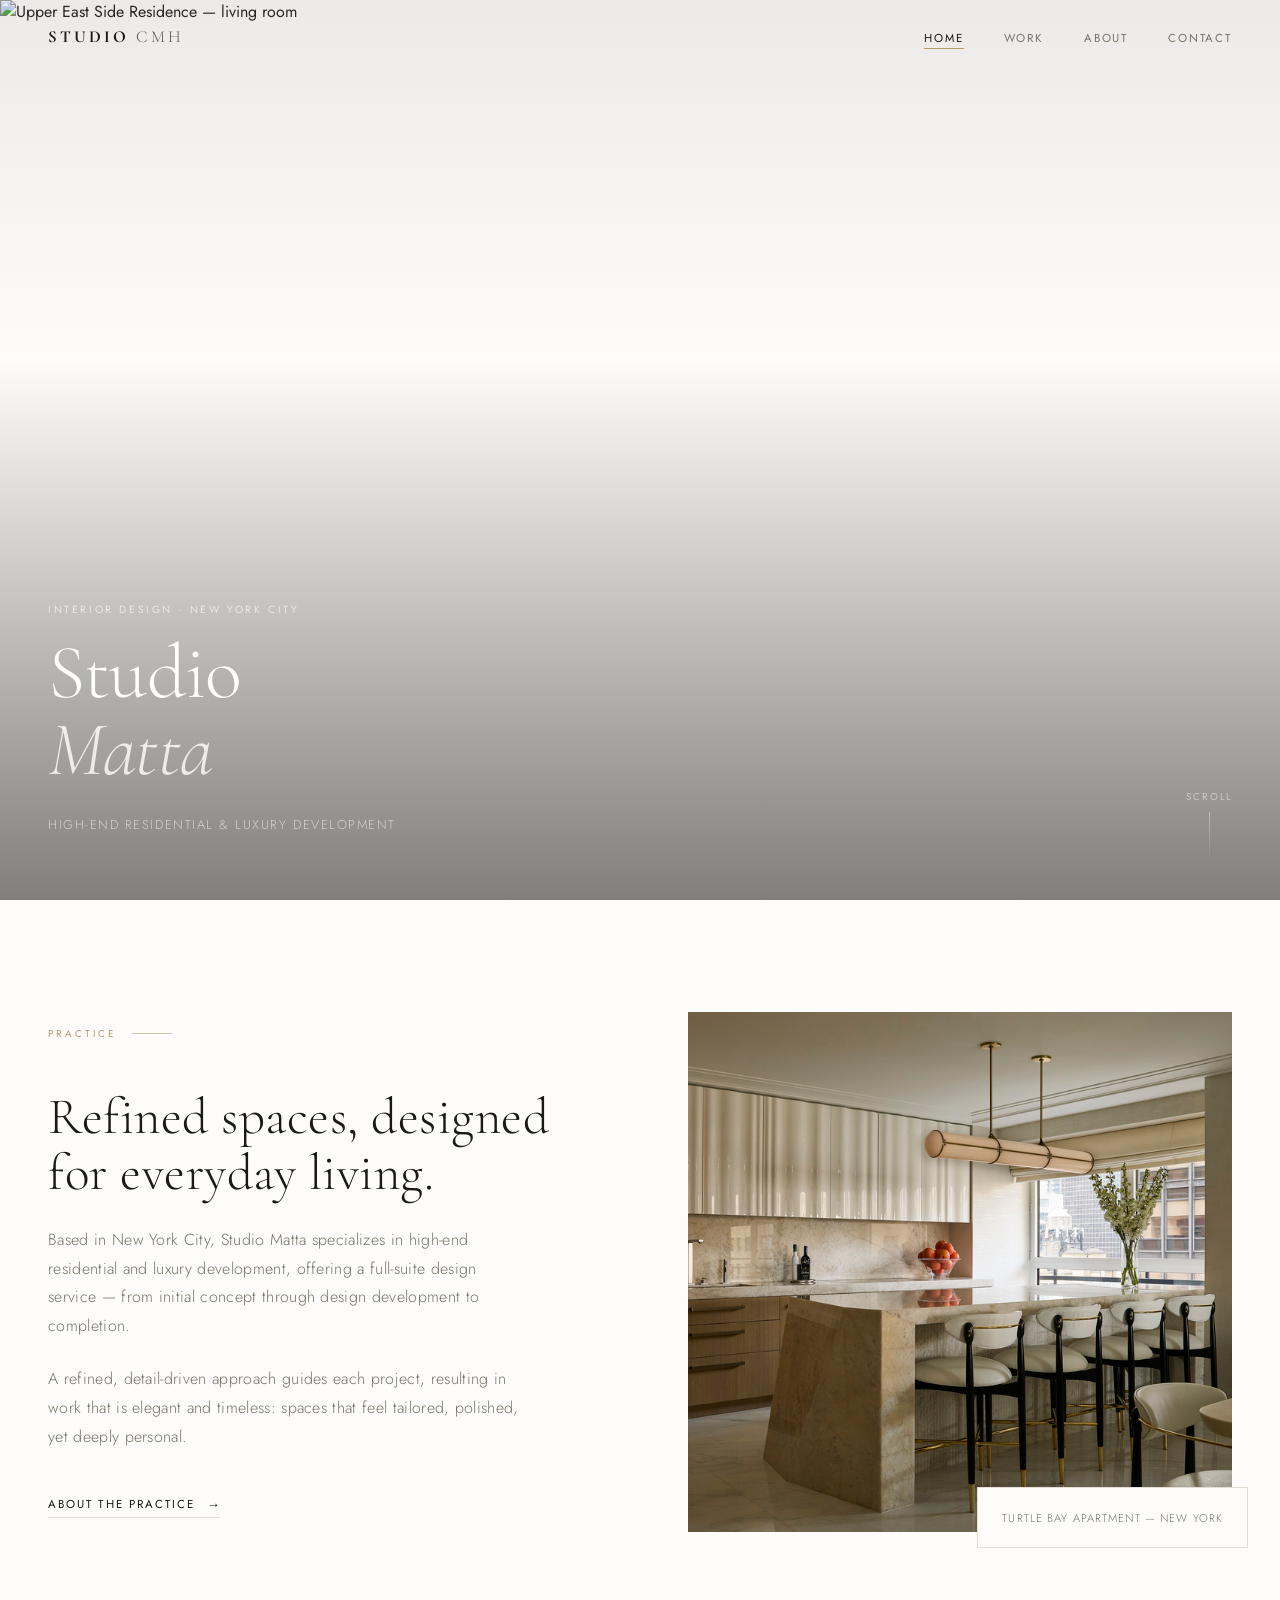
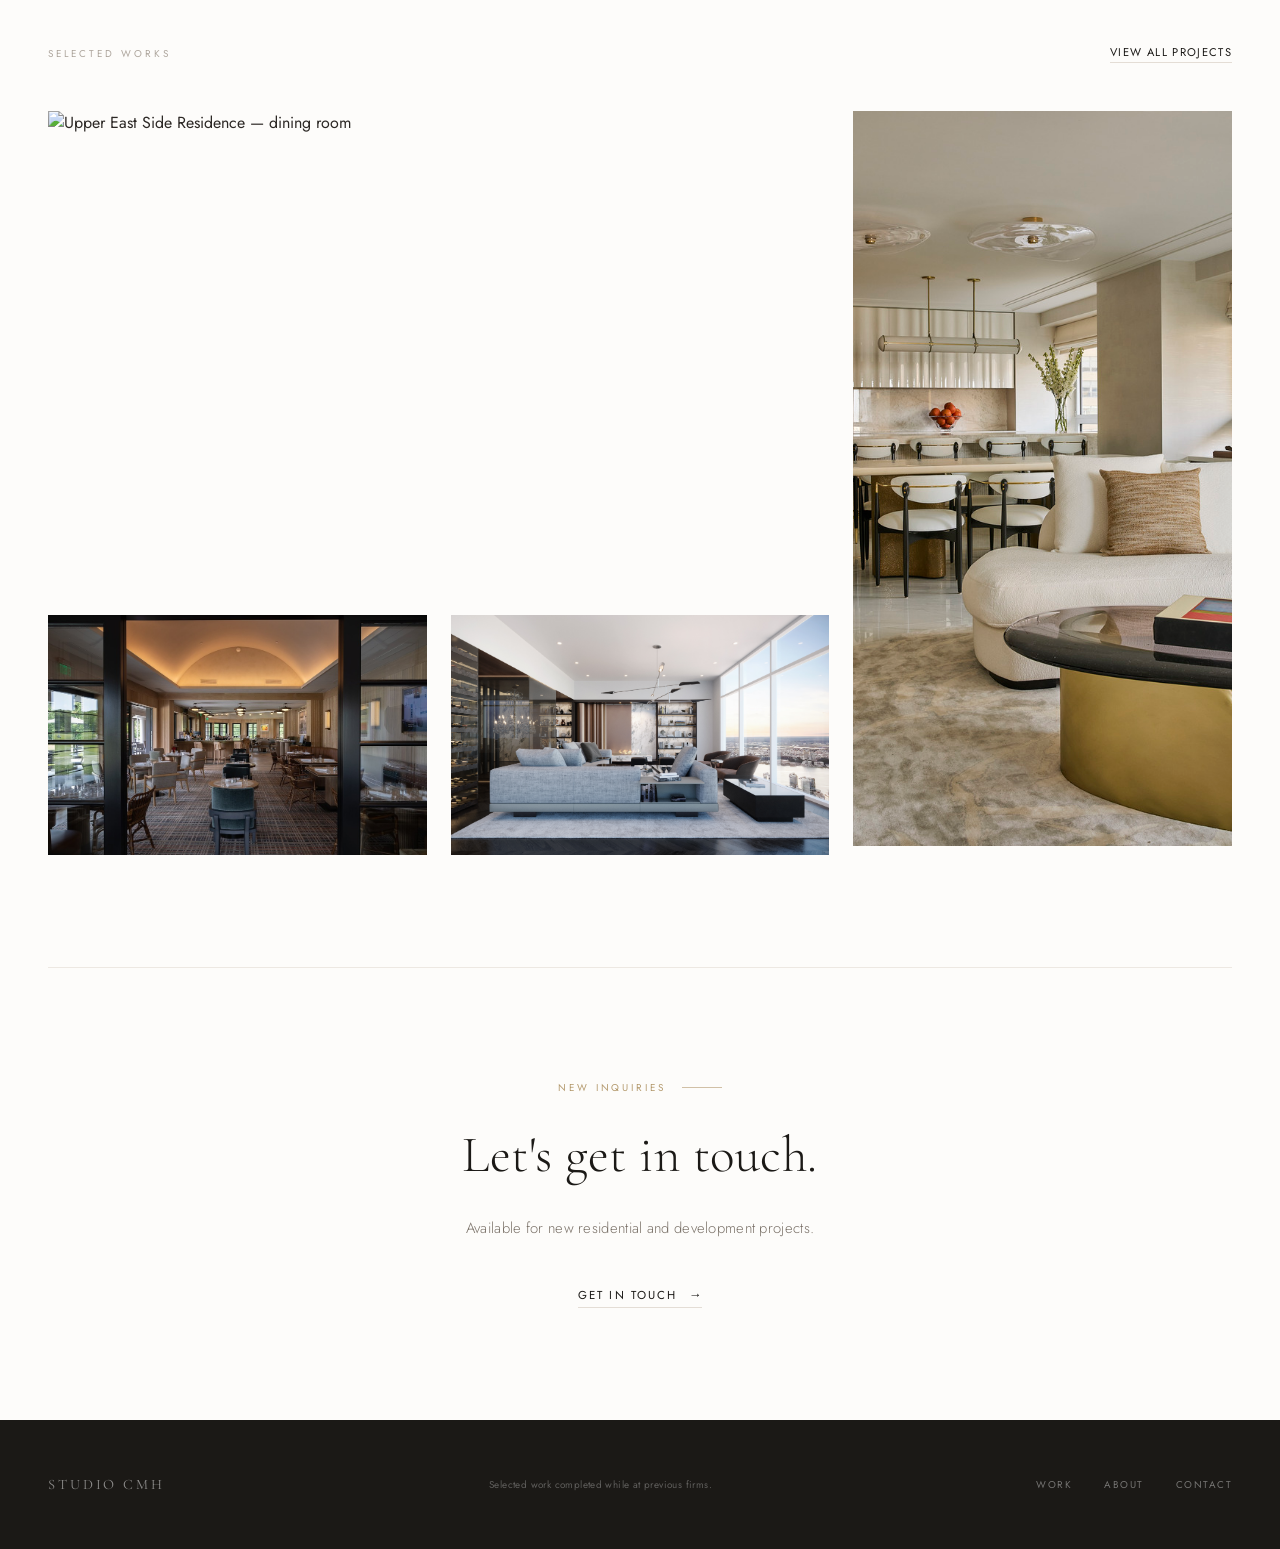
==== index.html @ 40a0b23c "edits" ====
<!DOCTYPE html>
<html lang="en">
<head>
  <meta charset="UTF-8">
  <meta name="viewport" content="width=device-width, initial-scale=1.0">
  <title>Studio CMH — Interior Design</title>
  <link rel="preconnect" href="https://fonts.googleapis.com">
  <link rel="preconnect" href="https://fonts.gstatic.com" crossorigin>
  <link href="https://fonts.googleapis.com/css2?family=Cormorant+Garamond:ital,wght@0,300;0,400;0,500;1,300;1,400&family=Jost:wght@300;400&display=swap" rel="stylesheet">
  <link rel="stylesheet" href="style.css">
  <meta name="description" content="Christina Matta — New York City interior designer specializing in high-end residential and luxury development. Full-suite design from concept to completion.">
</head>
<body>

  <!-- NAVIGATION -->
  <nav class="nav" id="nav">
    <a href="index.html" class="nav-logo"><strong>Studio</strong> <span>CMH</span></a>
    <ul class="nav-links">
      <li><a href="index.html">Home</a></li>
      <li><a href="work.html">Work</a></li>
      <li><a href="about.html">About</a></li>
      <li><a href="contact.html">Contact</a></li>
    </ul>
    <div class="nav-toggle" aria-label="Menu">
      <span></span><span></span><span></span>
    </div>
  </nav>

  <!-- HERO -->
  <section class="hero">
    <img src="images/crops/ues_03.jpg" alt="Upper East Side Residence — living room" class="hero-img" loading="eager">
    <div class="hero-overlay"></div>
    <div class="hero-content">
      <p class="hero-eyebrow">Interior Design · New York City</p>
      <h1 class="hero-title">Studio<br><em>Matta</em></h1>
      <p class="hero-sub">High-end residential &amp; luxury development</p>
    </div>
    <div class="hero-scroll">Scroll</div>
  </section>

  <!-- INTRO -->
  <section class="intro fade-in">
    <div class="intro-text">
      <div class="section-label">Practice</div>
      <h2 class="section-title">Refined spaces, designed for everyday living.</h2>
      <p>Based in New York City, Studio Matta specializes in high-end residential and luxury development, offering a full-suite design service — from initial concept through design development to completion.</p>
      <p>A refined, detail-driven approach guides each project, resulting in work that is elegant and timeless: spaces that feel tailored, polished, yet deeply personal.</p>
      <a href="about.html" class="link-arrow">About the practice</a>
    </div>
    <div class="intro-visual">
      <img src="images/crops/tb_01.2.jpg" alt="Turtle Bay Apartment">
      <div class="intro-visual-caption">
        <p>Turtle Bay Apartment — New York</p>
      </div>
    </div>
  </section>

  <!-- SELECTED WORKS -->
  <div class="works-grid-home">
    <div class="works-grid-home-label">
      <span>Selected Works</span>
      <a href="work.html">View all projects</a>
    </div>
    <div class="home-grid stagger-children">

      <a href="project-ues.html" class="home-grid-item">
        <img src="images/crops/ues_07.1.jpg" alt="Upper East Side Residence — dining room" loading="lazy">
        <div class="home-grid-overlay">
          <div class="home-grid-info">
            <p class="proj-location">New York, NY</p>
            <h3 class="proj-name">Upper East Side<br>Residence</h3>
          </div>
        </div>
      </a>

      <a href="project-tb.html" class="home-grid-item">
        <img src="images/crops/tb_01.jpg" alt="Turtle Bay Apartment — New York" loading="lazy">
        <div class="home-grid-overlay">
          <div class="home-grid-info">
            <p class="proj-location">New York, NY</p>
            <h3 class="proj-name">Turtle Bay<br>Residence</h3>
          </div>
        </div>
      </a>

      <a href="project-fl.html" class="home-grid-item">
        <img src="images/crops/ngc_01.jpg" alt="Golf Club — Westbury" loading="lazy">
        <div class="home-grid-overlay">
          <div class="home-grid-info">
            <p class="proj-location">Boca Raton, FL</p>
            <h3 class="proj-name">Boca Raton<br>Development</h3>
          </div>
        </div>
      </a>

      <a href="project-cpt.html" class="home-grid-item">
        <img src="images/crops/cpt_01.jpg" alt="Central Park Tower Apartment — living and dining" loading="lazy">
        <div class="home-grid-overlay">
          <div class="home-grid-info">
            <p class="proj-location">New York, NY</p>
            <h3 class="proj-name">Central Park<br>Tower</h3>
          </div>
        </div>
      </a>

    </div>
  </div>

  <!-- DIVIDER -->
  <hr class="section-divider">

  <!-- CONTACT TEASER -->
  <section class="section fade-in" style="text-align:center; padding-top: var(--spacing-xl); padding-bottom: var(--spacing-xl);">
    <div class="section-label" style="justify-content:center; margin-bottom:2rem;">New Inquiries</div>
    <h2 class="section-title" style="margin:0 auto 2rem; text-align:center; max-width:600px;">Let's get in touch.</h2>
    <p style="text-align:center; margin-bottom:2.5rem;">Available for new residential and development projects.</p>
    <a href="contact.html" class="link-arrow" style="margin:0 auto;">Get in touch</a>
  </section>

  <!-- FOOTER -->
  <footer>
    <div class="footer-logo">Studio CMH</div>
    <div class="footer-legal">Selected work completed while at previous firms.</div>
    <div class="footer-links">
      <a href="work.html">Work</a>
      <a href="about.html">About</a>
      <a href="contact.html">Contact</a>
    </div>
  </footer>

  <script src="script.js"></script>
</body>
</html>
---- style.css ----
/* === RESET & BASE === */
*, *::before, *::after { box-sizing: border-box; margin: 0; padding: 0; }

:root {
  --cream: #F7F4EE;
  --warm-white: #FDFCFA;
  --charcoal: #1B1916;
  --ink: #2C2825;
  --warm-gray: #7A7168;
  --warm-gray-light: #ADA59C;
  --gold: #B49A6E;
  --border: #E4DDD5;
  --border-light: #EDE8E2;

  --serif: 'Cormorant Garamond', 'Cormorant', Georgia, 'Times New Roman', serif;
  --sans: 'Jost', 'DM Sans', 'Helvetica Neue', Helvetica, Arial, sans-serif;

  --spacing-xs: 0.5rem;
  --spacing-sm: 1rem;
  --spacing-md: 2rem;
  --spacing-lg: 4rem;
  --spacing-xl: 7rem;
  --spacing-2xl: 11rem;

  --nav-height: 72px;
  --max-width: 1440px;
  --content-width: 1200px;
}

html { scroll-behavior: smooth; font-size: 16px; }

body {
  font-family: var(--sans);
  background: var(--warm-white);
  color: var(--ink);
  -webkit-font-smoothing: antialiased;
  -moz-osx-font-smoothing: grayscale;
  overflow-x: hidden;
}

img { display: block; max-width: 100%; }
a { color: inherit; text-decoration: none; }

/* === TYPOGRAPHY === */
.serif { font-family: var(--serif); }

h1, h2, h3 {
  font-family: var(--serif);
  font-weight: 300;
  letter-spacing: 0.01em;
  line-height: 1.1;
}

p {
  font-family: var(--sans);
  font-weight: 300;
  line-height: 1.8;
  color: var(--warm-gray);
  font-size: 0.925rem;
  letter-spacing: 0.02em;
}

/* === NAVIGATION === */
.nav {
  position: fixed;
  top: 0;
  left: 0;
  right: 0;
  z-index: 100;
  height: var(--nav-height);
  display: flex;
  align-items: center;
  justify-content: space-between;
  padding: 0 3rem;
  mix-blend-mode: normal;
  transition: background 0.4s ease, border-color 0.4s ease;
}

.nav.scrolled {
  background: rgba(253, 252, 250, 0.96);
  border-bottom: 1px solid var(--border-light);
  backdrop-filter: blur(8px);
}

.nav-logo {
  font-family: var(--serif);
  font-size: 1.05rem;
  font-weight: 500;
  letter-spacing: 0.18em;
  text-transform: uppercase;
  color: var(--charcoal);
}

.nav-logo span {
  font-weight: 300;
  opacity: 0.7;
}

.nav-links {
  display: flex;
  gap: 2.5rem;
  list-style: none;
}

.nav-links a {
  font-size: 0.72rem;
  letter-spacing: 0.16em;
  text-transform: uppercase;
  color: var(--warm-gray);
  transition: color 0.25s;
  font-weight: 400;
}

.nav-links a:hover,
.nav-links a.active { color: var(--charcoal); }

.nav-links a.active { border-bottom: 1px solid var(--gold); padding-bottom: 2px; }

/* Hamburger for mobile */
.nav-toggle {
  display: none;
  flex-direction: column;
  gap: 5px;
  cursor: pointer;
  padding: 4px;
}
.nav-toggle span {
  display: block;
  width: 22px;
  height: 1px;
  background: var(--charcoal);
  transition: transform 0.3s;
}

/* === HERO (HOME) === */
.hero {
  position: relative;
  height: 100vh;
  min-height: 700px;
  overflow: hidden;
  display: flex;
  align-items: flex-end;
}

.hero-img {
  position: absolute;
  inset: 0;
  width: 100%;
  height: 100%;
  object-fit: cover;
  object-position: center 30%;
  transition: transform 8s ease;
}

.hero:hover .hero-img { transform: scale(1.03); }

.hero-overlay {
  position: absolute;
  inset: 0;
  background: linear-gradient(
    to bottom,
    rgba(27, 25, 22, 0.08) 0%,
    rgba(27, 25, 22, 0.0) 40%,
    rgba(27, 25, 22, 0.55) 100%
  );
}

.hero-content {
  position: relative;
  z-index: 2;
  padding: 0 3rem 4rem;
  max-width: var(--max-width);
  width: 100%;
}

.hero-eyebrow {
  font-size: 0.65rem;
  letter-spacing: 0.25em;
  text-transform: uppercase;
  color: rgba(255,255,255,0.65);
  margin-bottom: 1rem;
  font-family: var(--sans);
  font-weight: 400;
}

.hero-title {
  font-family: var(--serif);
  font-size: clamp(3.5rem, 6vw, 6.5rem);
  font-weight: 300;
  color: #fff;
  line-height: 1.0;
  letter-spacing: -0.01em;
}

.hero-title em {
  font-style: italic;
  color: rgba(255,255,255,0.8);
}

.hero-sub {
  margin-top: 1.5rem;
  font-size: 0.8rem;
  letter-spacing: 0.12em;
  color: rgba(255,255,255,0.6);
  text-transform: uppercase;
  font-family: var(--sans);
  font-weight: 300;
}

.hero-scroll {
  position: absolute;
  bottom: 2.5rem;
  right: 3rem;
  z-index: 2;
  display: flex;
  flex-direction: column;
  align-items: center;
  gap: 0.5rem;
  color: rgba(255,255,255,0.5);
  font-size: 0.62rem;
  letter-spacing: 0.2em;
  text-transform: uppercase;
}

.hero-scroll::after {
  content: '';
  display: block;
  width: 1px;
  height: 48px;
  background: linear-gradient(to bottom, rgba(255,255,255,0.4), transparent);
  animation: scrollLine 2s ease-in-out infinite;
}

@keyframes scrollLine {
  0%, 100% { opacity: 0.5; transform: scaleY(1); }
  50% { opacity: 1; transform: scaleY(1.2); }
}

/* === SECTION LAYOUT === */
.section {
  padding: var(--spacing-xl) 3rem;
  max-width: var(--max-width);
  margin: 0 auto;
}

.section-label {
  font-size: 0.62rem;
  letter-spacing: 0.3em;
  text-transform: uppercase;
  color: var(--gold);
  margin-bottom: 3rem;
  font-family: var(--sans);
  font-weight: 400;
  display: flex;
  align-items: center;
  gap: 1rem;
}

.section-label::after {
  content: '';
  display: block;
  width: 40px;
  height: 1px;
  background: var(--gold);
  opacity: 0.6;
}

.section-title {
  font-size: clamp(2.4rem, 4vw, 4rem);
  color: var(--charcoal);
  max-width: 700px;
  margin-bottom: 2rem;
}

/* === HOME INTRO === */
.intro {
  padding: var(--spacing-xl) 3rem;
  max-width: var(--max-width);
  margin: 0 auto;
  display: grid;
  grid-template-columns: 1fr 1fr;
  gap: 6rem;
  align-items: center;
}

.intro-text .section-title { margin-bottom: 1.5rem; }

.intro-text p {
  font-size: 1rem;
  max-width: 480px;
  margin-bottom: 1.5rem;
}

.intro-text p:last-of-type { margin-bottom: 2.5rem; }

.intro-visual {
  position: relative;
}

.intro-visual img {
  width: 100%;
  height: 520px;
  object-fit: cover;
}

.intro-visual-caption {
  position: absolute;
  bottom: -1rem;
  right: -1rem;
  background: var(--warm-white);
  padding: 1.2rem 1.5rem;
  border: 1px solid var(--border);
}

.intro-visual-caption p {
  font-size: 0.7rem;
  letter-spacing: 0.1em;
  color: var(--warm-gray);
  text-transform: uppercase;
  margin: 0;
}

/* === SELECTED WORKS GRID (HOME) === */
.works-grid-home {
  padding: 0 3rem var(--spacing-xl);
  max-width: var(--max-width);
  margin: 0 auto;
}

.works-grid-home-label {
  font-size: 0.62rem;
  letter-spacing: 0.3em;
  text-transform: uppercase;
  color: var(--warm-gray-light);
  margin-bottom: 3rem;
  display: flex;
  align-items: center;
  justify-content: space-between;
}

.works-grid-home-label a {
  font-size: 0.7rem;
  letter-spacing: 0.12em;
  color: var(--charcoal);
  border-bottom: 1px solid var(--border);
  padding-bottom: 2px;
  transition: border-color 0.25s;
}
.works-grid-home-label a:hover { border-color: var(--charcoal); }

.home-grid {
  display: grid;
  grid-template-columns: 1fr 1fr 1fr;
  grid-template-rows: auto auto;
  gap: 1.5rem;
}

.home-grid-item {
  position: relative;
  overflow: hidden;
  cursor: pointer;
  display: block;
}

.home-grid-item:nth-child(1) { grid-column: 1 / 3; grid-row: 1; }
.home-grid-item:nth-child(2) { grid-column: 3; grid-row: 1 / 3; }
.home-grid-item:nth-child(3) { grid-column: 1; grid-row: 2; }
.home-grid-item:nth-child(4) { grid-column: 2; grid-row: 2; }

.home-grid-item img {
  width: 100%;
  height: 100%;
  object-fit: cover;
  transition: transform 0.7s cubic-bezier(0.25, 0.46, 0.45, 0.94);
}

.home-grid-item:nth-child(1) { height: 480px; }
.home-grid-item:nth-child(2) { height: 735px; }
.home-grid-item:nth-child(3) { height: 240px; }
.home-grid-item:nth-child(4) { height: 240px; }

.home-grid-item:hover img { transform: scale(1.06); }

.home-grid-overlay {
  position: absolute;
  inset: 0;
  background: linear-gradient(to top, rgba(27,25,22,0.65) 0%, transparent 50%);
  opacity: 0;
  transition: opacity 0.4s ease;
  display: flex;
  align-items: flex-end;
  padding: 1.5rem;
}

.home-grid-item:hover .home-grid-overlay { opacity: 1; }

.home-grid-info .proj-location {
  font-size: 0.6rem;
  letter-spacing: 0.2em;
  text-transform: uppercase;
  color: rgba(255,255,255,0.65);
  margin-bottom: 0.3rem;
  margin: 0 0 0.25rem;
}

.home-grid-info .proj-name {
  font-family: var(--serif);
  font-size: 1.3rem;
  font-weight: 300;
  color: #fff;
  margin: 0;
  line-height: 1.2;
}

/* === CTA LINK === */
.link-arrow {
  display: inline-flex;
  align-items: center;
  gap: 0.75rem;
  font-size: 0.72rem;
  letter-spacing: 0.18em;
  text-transform: uppercase;
  color: var(--charcoal);
  font-family: var(--sans);
  font-weight: 400;
  border-bottom: 1px solid var(--border);
  padding-bottom: 3px;
  transition: all 0.25s;
}

.link-arrow::after {
  content: '→';
  font-size: 0.8rem;
  letter-spacing: 0;
  transition: transform 0.25s;
}

.link-arrow:hover { border-color: var(--charcoal); }
.link-arrow:hover::after { transform: translateX(4px); }

/* === WORK PAGE === */
.work-header {
  padding: calc(var(--nav-height) + 5rem) 3rem 4rem;
  max-width: var(--max-width);
  margin: 0 auto;
  border-bottom: 1px solid var(--border-light);
}

.work-header h1 {
  font-size: clamp(3rem, 5vw, 5.5rem);
  color: var(--charcoal);
}

.work-header p {
  margin-top: 1.5rem;
  max-width: 500px;
  font-size: 0.95rem;
  line-height: 1.9;
}

.projects-list {
  max-width: var(--max-width);
  margin: 0 auto;
}

.project-row {
  display: grid;
  grid-template-columns: 80px 1fr 400px 120px;
  align-items: center;
  padding: 2.5rem 3rem;
  border-bottom: 1px solid var(--border-light);
  gap: 2rem;
  transition: background 0.25s;
  cursor: pointer;
  text-decoration: none;
  color: inherit;
  position: relative;
  overflow: hidden;
}

.project-row:hover { background: var(--cream); }

.project-row-num {
  font-family: var(--serif);
  font-size: 1.8rem;
  font-weight: 300;
  color: var(--border);
  line-height: 1;
}

.project-row:hover .project-row-num { color: var(--warm-gray-light); }

.project-row-img {
  width: 400px;
  height: 240px;
  overflow: hidden;
  position: relative;
}

.project-row-img img {
  width: 100%;
  height: 100%;
  object-fit: cover;
  transform: scale(1.05);
  transition: transform 0.6s cubic-bezier(0.25, 0.46, 0.45, 0.94);
}

.project-row:hover .project-row-img img { transform: scale(1); }

.project-row-info h2 {
  font-size: 1.6rem;
  color: var(--charcoal);
  margin-bottom: 0.4rem;
}

.project-row-info .proj-meta {
  font-size: 0.7rem;
  letter-spacing: 0.15em;
  text-transform: uppercase;
  color: var(--warm-gray-light);
  font-family: var(--sans);
}

.project-row-arrow {
  text-align: right;
  font-size: 1.2rem;
  color: var(--border);
  transition: all 0.3s;
  font-family: var(--sans);
}

.project-row:hover .project-row-arrow {
  color: var(--charcoal);
  transform: translateX(6px);
}

/* === PROJECT DETAIL PAGE === */
.project-hero {
  position: relative;
  height: 90vh;
  min-height: 600px;
  overflow: hidden;
  margin-top: var(--nav-height);
}

.project-hero img {
  width: 100%;
  height: 100%;
  object-fit: cover;
  object-position: center 35%;
}

.project-hero-overlay {
  position: absolute;
  inset: 0;
  background: linear-gradient(
    to bottom,
    transparent 40%,
    rgba(27, 25, 22, 0.5) 100%
  );
}

.project-hero-label {
  position: absolute;
  bottom: 3.5rem;
  left: 3rem;
  color: #fff;
}

.project-hero-label .proj-type {
  font-size: 0.62rem;
  letter-spacing: 0.28em;
  text-transform: uppercase;
  opacity: 0.7;
  margin-bottom: 0.5rem;
}

.project-hero-label h1 {
  font-size: clamp(2.5rem, 4.5vw, 5rem);
  font-weight: 300;
  line-height: 1.05;
  text-shadow: 0 2px 20px rgba(0,0,0,0.2);
}

.project-hero-label .proj-location-hero {
  font-size: 0.72rem;
  letter-spacing: 0.15em;
  text-transform: uppercase;
  opacity: 0.6;
  margin-top: 0.75rem;
}

.project-body {
  max-width: var(--content-width);
  margin: 0 auto;
  padding: var(--spacing-xl) 3rem;
  display: grid;
  grid-template-columns: 1fr 2fr;
  gap: 5rem;
}

.project-sidebar {
  position: sticky;
  top: calc(var(--nav-height) + 2rem);
  height: fit-content;
}

.project-sidebar h3 {
  font-size: 0.62rem;
  letter-spacing: 0.28em;
  text-transform: uppercase;
  color: var(--gold);
  margin-bottom: 2rem;
}

.project-meta-item {
  margin-bottom: 1.5rem;
}

.project-meta-label {
  font-size: 0.6rem;
  letter-spacing: 0.2em;
  text-transform: uppercase;
  color: var(--warm-gray-light);
  margin-bottom: 0.3rem;
}

.project-meta-value {
  font-size: 0.875rem;
  color: var(--ink);
  font-family: var(--sans);
  font-weight: 300;
}

.project-description {
  font-size: 1.15rem;
  line-height: 1.9;
  color: var(--warm-gray);
  font-family: var(--sans);
  font-weight: 300;
  max-width: 620px;
}

.project-description p + p { margin-top: 1.5rem; }

.project-legal {
  font-size: 0.68rem;
  letter-spacing: 0.04em;
  color: var(--warm-gray-light);
  margin-top: 2.5rem;
  padding-top: 1.5rem;
  border-top: 1px solid var(--border-light);
  line-height: 1.6;
}

/* === PROJECT GALLERY === */
.project-gallery {
  max-width: var(--max-width);
  margin: 0 auto;
  padding: 0 3rem var(--spacing-xl);
}

.gallery-grid {
  display: grid;
  gap: 1.2rem;
}

.gallery-grid--2col {
  grid-template-columns: 1fr 1fr;
}

.gallery-grid--3col {
  grid-template-columns: 1fr 1fr 1fr;
}

.gallery-grid--wide {
  grid-template-columns: 2fr 1fr;
}

.gallery-grid--wide-rev {
  grid-template-columns: 1fr 2fr;
}

.gallery-grid + .gallery-grid { margin-top: 1.2rem; }

.gallery-img {
  overflow: hidden;
  position: relative;
}

.gallery-img img {
  width: 100%;
  height: 100%;
  object-fit: cover;
  transition: transform 0.7s cubic-bezier(0.25, 0.46, 0.45, 0.94);
  display: block;
}

.gallery-img:hover img { transform: scale(1.04); }

.gallery-img--tall { height: 620px; }
.gallery-img--medium { height: 420px; }
.gallery-img--short { height: 300px; }
.gallery-img--wide { height: 500px; }
.gallery-img--banner { height: 560px; }

/* === ABOUT PAGE === */
.about-hero {
  padding: calc(var(--nav-height) + 6rem) 3rem 5rem;
  max-width: var(--max-width);
  margin: 0 auto;
  display: grid;
  grid-template-columns: 1fr 1fr;
  gap: 8rem;
  align-items: start;
}

.about-text-block h1 {
  font-size: clamp(3rem, 5vw, 5.5rem);
  color: var(--charcoal);
  margin-bottom: 2.5rem;
}

.about-text-block p {
  font-size: 1.0rem;
  line-height: 1.9;
  max-width: 520px;
  margin-bottom: 1.5rem;
}

.about-portrait {
  position: relative;
}

.about-portrait img {
  width: 100%;
  max-width: 420px;
  object-fit: cover;
}

.about-portrait::before {
  content: '';
  position: absolute;
  top: -1.5rem;
  left: -1.5rem;
  width: calc(100% + 3rem);
  height: calc(100% + 3rem);
  border: 1px solid var(--border);
  pointer-events: none;
}

.about-philosophy {
  padding: var(--spacing-xl) 3rem;
  max-width: var(--max-width);
  margin: 0 auto;
  border-top: 1px solid var(--border-light);
  display: grid;
  grid-template-columns: 320px 1fr;
  gap: 6rem;
  align-items: start;
}

.about-philosophy-label {
  font-size: 0.62rem;
  letter-spacing: 0.3em;
  text-transform: uppercase;
  color: var(--gold);
}

.about-philosophy-text {
  font-family: var(--serif);
  font-size: clamp(1.5rem, 2.5vw, 2.2rem);
  font-weight: 300;
  color: var(--charcoal);
  line-height: 1.5;
}

/* === CONTACT PAGE === */
.contact-layout {
  min-height: calc(100vh - var(--nav-height));
  display: grid;
  grid-template-columns: 1fr 1fr;
}

.contact-left {
  background: var(--charcoal);
  padding: calc(var(--nav-height) + 6rem) 5rem 5rem;
  display: flex;
  flex-direction: column;
  justify-content: space-between;
}

.contact-left h1 {
  font-size: clamp(3rem, 4vw, 5rem);
  color: #fff;
  margin-bottom: 2rem;
}

.contact-left p {
  color: rgba(255,255,255,0.55);
  max-width: 380px;
  line-height: 1.9;
}

.contact-details {
  margin-top: 4rem;
}

.contact-detail {
  margin-bottom: 2rem;
}

.contact-detail-label {
  font-size: 0.6rem;
  letter-spacing: 0.25em;
  text-transform: uppercase;
  color: rgba(255,255,255,0.35);
  margin-bottom: 0.4rem;
}

.contact-detail a,
.contact-detail span {
  font-size: 1rem;
  color: rgba(255,255,255,0.8);
  font-family: var(--sans);
  font-weight: 300;
  letter-spacing: 0.02em;
  transition: color 0.25s;
  display: block;
}

.contact-detail a:hover { color: #fff; }

.contact-right {
  background: var(--cream);
  padding: calc(var(--nav-height) + 6rem) 5rem 5rem;
  display: flex;
  flex-direction: column;
  justify-content: center;
}

.contact-form-title {
  font-size: 0.62rem;
  letter-spacing: 0.3em;
  text-transform: uppercase;
  color: var(--gold);
  margin-bottom: 3rem;
}

.form-group {
  margin-bottom: 2rem;
}

.form-label {
  display: block;
  font-size: 0.6rem;
  letter-spacing: 0.2em;
  text-transform: uppercase;
  color: var(--warm-gray);
  margin-bottom: 0.6rem;
  font-family: var(--sans);
}

.form-input,
.form-textarea {
  width: 100%;
  border: none;
  border-bottom: 1px solid var(--border);
  background: transparent;
  padding: 0.75rem 0;
  font-family: var(--sans);
  font-size: 0.925rem;
  color: var(--ink);
  font-weight: 300;
  outline: none;
  transition: border-color 0.25s;
  letter-spacing: 0.02em;
}

.form-input:focus,
.form-textarea:focus { border-color: var(--charcoal); }

.form-textarea { resize: none; min-height: 100px; }

.form-submit {
  display: inline-flex;
  align-items: center;
  gap: 1rem;
  background: var(--charcoal);
  color: #fff;
  border: none;
  padding: 1rem 2.5rem;
  font-family: var(--sans);
  font-size: 0.7rem;
  letter-spacing: 0.2em;
  text-transform: uppercase;
  cursor: pointer;
  transition: background 0.25s;
  margin-top: 1rem;
}

.form-submit:hover { background: var(--ink); }

/* === FOOTER === */
footer {
  background: var(--charcoal);
  padding: 3.5rem 3rem;
  display: flex;
  align-items: center;
  justify-content: space-between;
  gap: 2rem;
}

.footer-logo {
  font-family: var(--serif);
  font-size: 0.9rem;
  letter-spacing: 0.2em;
  text-transform: uppercase;
  color: rgba(255,255,255,0.5);
}

.footer-legal {
  font-size: 0.62rem;
  color: rgba(255,255,255,0.3);
  letter-spacing: 0.04em;
  line-height: 1.7;
  max-width: 500px;
  text-align: center;
}

.footer-links {
  display: flex;
  gap: 2rem;
}

.footer-links a {
  font-size: 0.62rem;
  letter-spacing: 0.15em;
  text-transform: uppercase;
  color: rgba(255,255,255,0.4);
  transition: color 0.25s;
}

.footer-links a:hover { color: rgba(255,255,255,0.8); }

/* === PAGE TRANSITIONS === */
.fade-in {
  opacity: 0;
  transform: translateY(24px);
  transition: opacity 0.8s ease, transform 0.8s ease;
}

.fade-in.visible {
  opacity: 1;
  transform: translateY(0);
}

/* === NEXT PROJECT NAV === */
.next-project {
  display: block;
  position: relative;
  height: 280px;
  overflow: hidden;
  text-decoration: none;
}

.next-project img {
  width: 100%;
  height: 100%;
  object-fit: cover;
  transition: transform 0.7s ease;
  filter: brightness(0.5);
}

.next-project:hover img {
  transform: scale(1.05);
  filter: brightness(0.6);
}

.next-project-content {
  position: absolute;
  inset: 0;
  display: flex;
  flex-direction: column;
  align-items: center;
  justify-content: center;
  color: #fff;
}

.next-project-content .eyebrow {
  font-size: 0.62rem;
  letter-spacing: 0.28em;
  text-transform: uppercase;
  opacity: 0.6;
  margin-bottom: 0.75rem;
}

.next-project-content h3 {
  font-size: clamp(1.8rem, 3vw, 3.2rem);
  font-weight: 300;
}

/* === HORIZONTAL RULE === */
hr.section-divider {
  border: none;
  border-top: 1px solid var(--border-light);
  margin: 0 3rem;
}

/* === RESPONSIVE === */
@media (max-width: 1024px) {
  :root { --spacing-xl: 5rem; }

  .nav { padding: 0 2rem; }
  .section { padding: var(--spacing-xl) 2rem; }
  .works-grid-home { padding: 0 2rem var(--spacing-xl); }

  .intro {
    grid-template-columns: 1fr;
    gap: 3rem;
    padding: var(--spacing-xl) 2rem;
  }

  .home-grid {
    grid-template-columns: 1fr 1fr;
  }
  .home-grid-item:nth-child(1) { grid-column: 1 / 3; grid-row: 1; }
  .home-grid-item:nth-child(2) { grid-column: 1; grid-row: 2 / 4; height: 500px; }
  .home-grid-item:nth-child(3) { grid-column: 2; grid-row: 2; height: 240px; }
  .home-grid-item:nth-child(4) { grid-column: 2; grid-row: 3; height: 240px; }

  .project-row {
    grid-template-columns: 60px 1fr 280px 80px;
    padding: 2rem 2rem;
  }
  .project-row-img { width: 280px; height: 180px; }

  .project-body {
    grid-template-columns: 200px 1fr;
    gap: 3rem;
    padding: var(--spacing-lg) 2rem;
  }

  .about-hero {
    grid-template-columns: 1fr;
    gap: 3rem;
    padding: calc(var(--nav-height) + 4rem) 2rem 4rem;
  }

  .about-philosophy {
    grid-template-columns: 1fr;
    gap: 2rem;
    padding: var(--spacing-lg) 2rem;
  }
}

@media (max-width: 768px) {
  :root { --spacing-xl: 4rem; }

  .nav { padding: 0 1.5rem; }
  .nav-links { display: none; }
  .nav-toggle { display: flex; }
  .nav-links.open {
    display: flex;
    flex-direction: column;
    position: fixed;
    inset: 0;
    background: var(--warm-white);
    align-items: center;
    justify-content: center;
    gap: 2.5rem;
    z-index: 99;
  }
  .nav-links.open a { font-size: 1.2rem; letter-spacing: 0.1em; }

  .hero-content { padding: 0 1.5rem 3rem; }
  .hero-scroll { right: 1.5rem; }

  .section { padding: var(--spacing-lg) 1.5rem; }
  .works-grid-home { padding: 0 1.5rem var(--spacing-lg); }
  .intro { padding: var(--spacing-lg) 1.5rem; }

  .home-grid {
    grid-template-columns: 1fr;
  }
  .home-grid-item { grid-column: 1 !important; grid-row: auto !important; }
  .home-grid-item { height: 300px !important; }

  .project-row {
    grid-template-columns: 1fr;
    padding: 1.5rem;
    gap: 1rem;
  }
  .project-row-num { display: none; }
  .project-row-img { width: 100%; height: 220px; }
  .project-row-arrow { text-align: left; }

  .project-hero { height: 60vh; }
  .project-hero-label { left: 1.5rem; bottom: 2rem; }

  .project-body {
    grid-template-columns: 1fr;
    padding: var(--spacing-md) 1.5rem;
    gap: 2rem;
  }
  .project-sidebar { position: static; }

  .project-gallery { padding: 0 1.5rem var(--spacing-lg); }
  .gallery-grid--2col,
  .gallery-grid--3col,
  .gallery-grid--wide,
  .gallery-grid--wide-rev { grid-template-columns: 1fr; }
  .gallery-img--tall,
  .gallery-img--medium,
  .gallery-img--short,
  .gallery-img--wide,
  .gallery-img--banner { height: 280px; }

  .contact-layout { grid-template-columns: 1fr; }
  .contact-left,
  .contact-right { padding: 3rem 1.5rem; }
  .contact-left { padding-top: calc(var(--nav-height) + 3rem); }

  footer {
    flex-direction: column;
    text-align: center;
    padding: 2.5rem 1.5rem;
    gap: 1.5rem;
  }
  .footer-legal { text-align: center; }

  .work-header { padding: calc(var(--nav-height) + 3rem) 1.5rem 3rem; }
  .projects-list { padding: 0; }
}
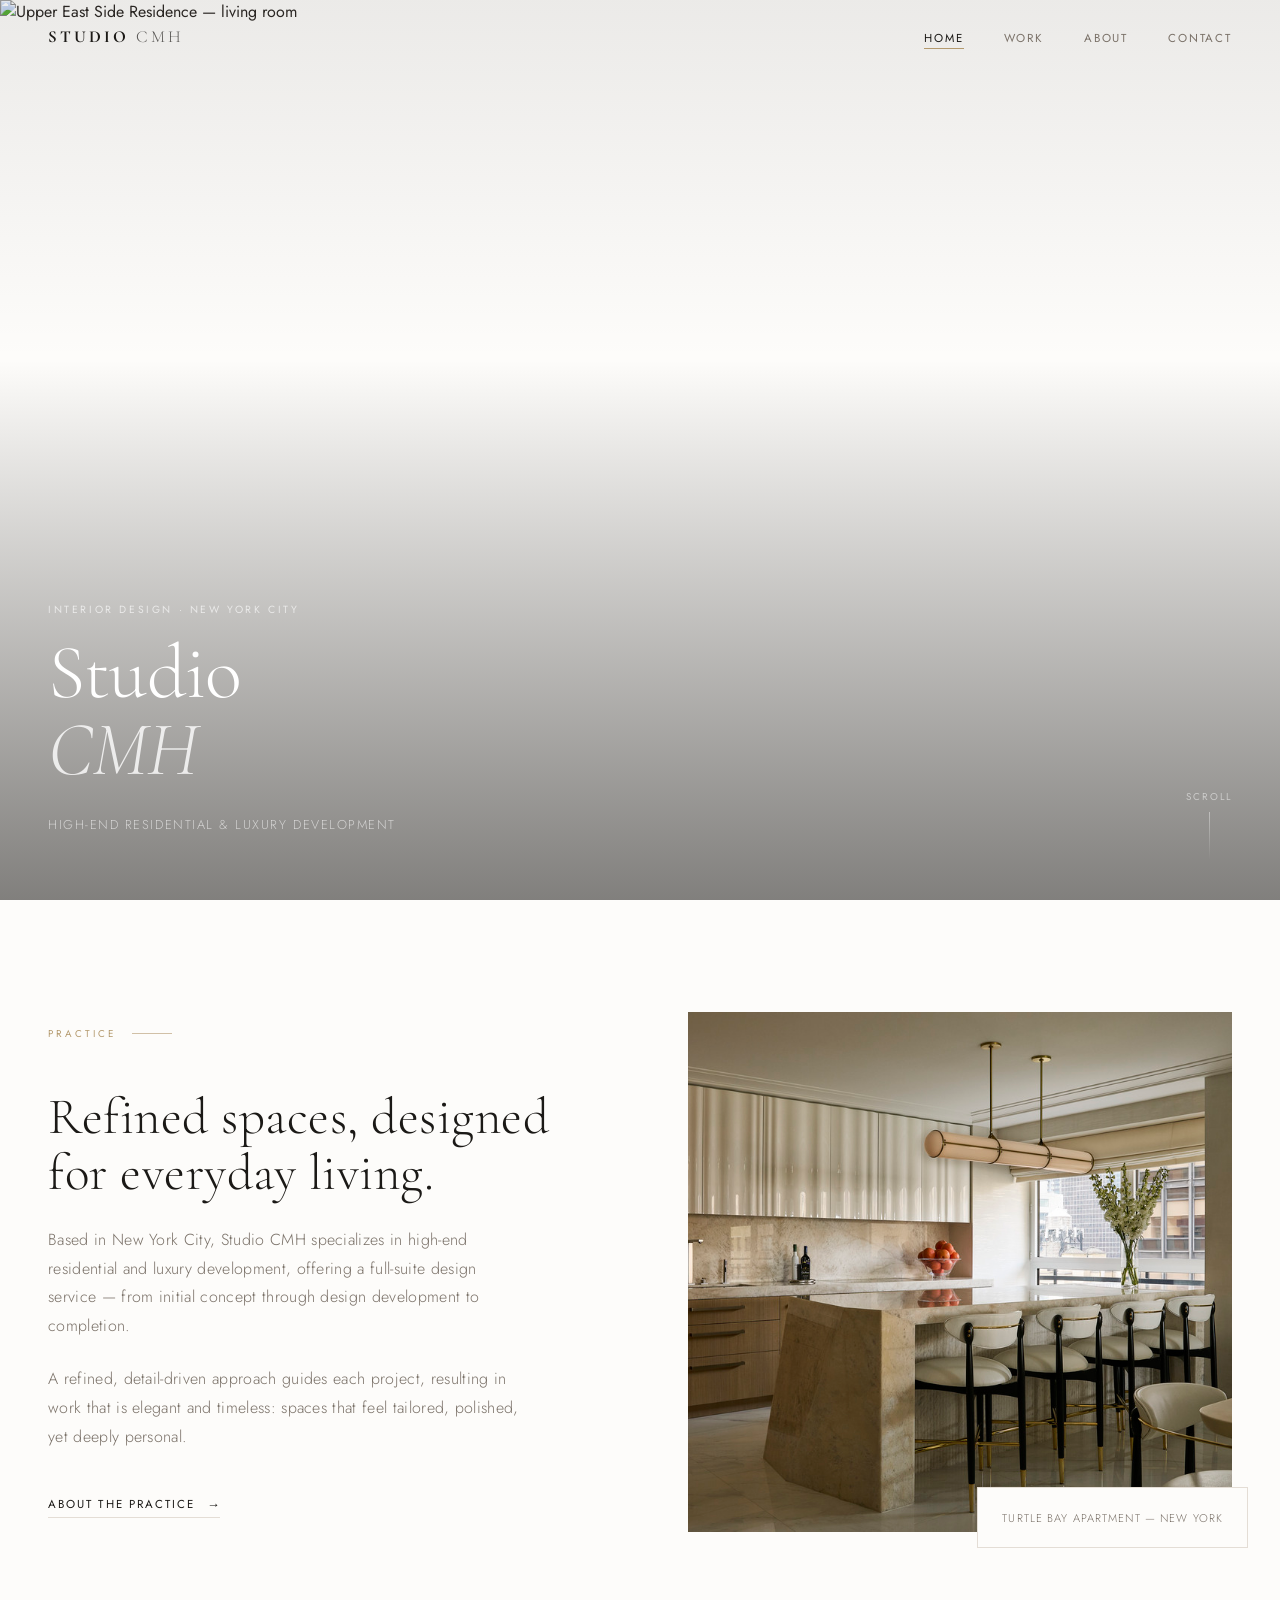
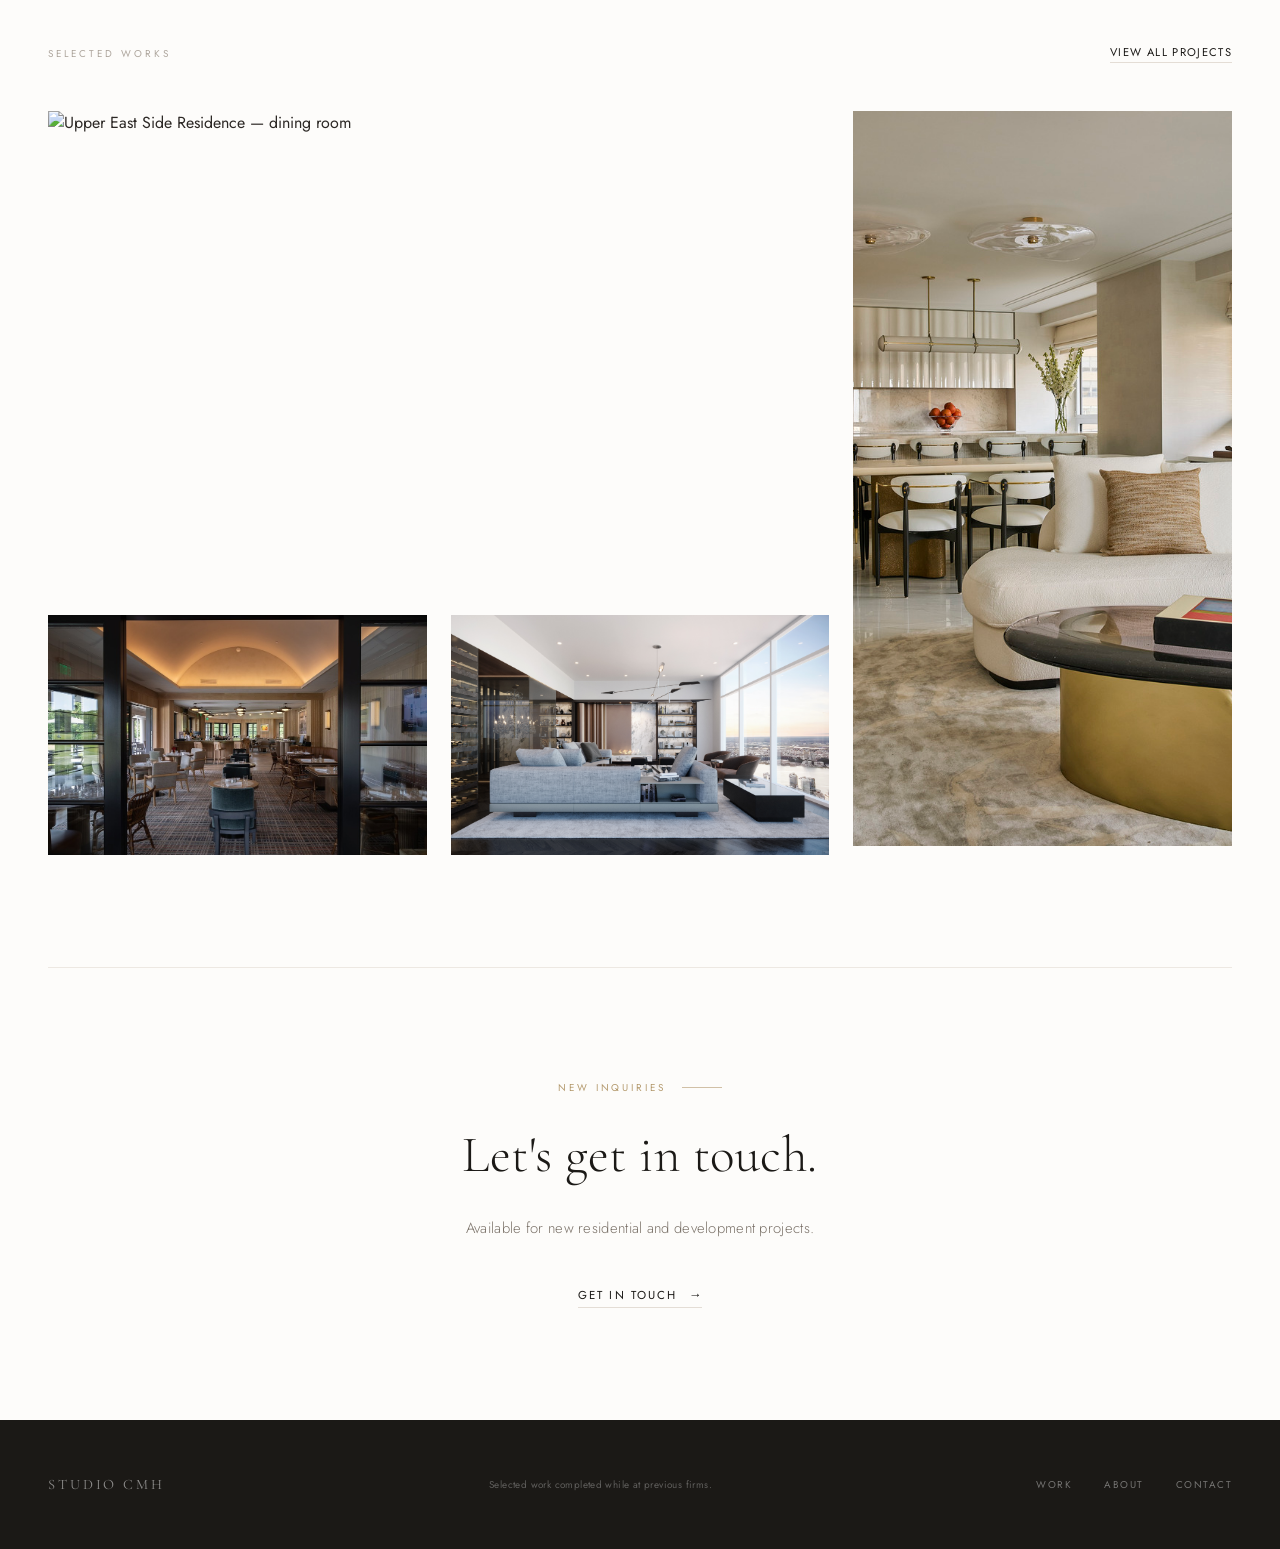
==== commit 97ccfec6: "Update index.html" ====
--- a/index.html
+++ b/index.html
@@ -32,7 +32,7 @@
     <div class="hero-overlay"></div>
     <div class="hero-content">
       <p class="hero-eyebrow">Interior Design · New York City</p>
-      <h1 class="hero-title">Studio<br><em>Matta</em></h1>
+      <h1 class="hero-title">Studio<br><em>CMH</em></h1>
       <p class="hero-sub">High-end residential &amp; luxury development</p>
     </div>
     <div class="hero-scroll">Scroll</div>
@@ -43,7 +43,7 @@
     <div class="intro-text">
       <div class="section-label">Practice</div>
       <h2 class="section-title">Refined spaces, designed for everyday living.</h2>
-      <p>Based in New York City, Studio Matta specializes in high-end residential and luxury development, offering a full-suite design service — from initial concept through design development to completion.</p>
+      <p>Based in New York City, Studio CMH specializes in high-end residential and luxury development, offering a full-suite design service — from initial concept through design development to completion.</p>
       <p>A refined, detail-driven approach guides each project, resulting in work that is elegant and timeless: spaces that feel tailored, polished, yet deeply personal.</p>
       <a href="about.html" class="link-arrow">About the practice</a>
     </div>
@@ -87,8 +87,8 @@
         <img src="images/crops/ngc_01.jpg" alt="Golf Club — Westbury" loading="lazy">
         <div class="home-grid-overlay">
           <div class="home-grid-info">
-            <p class="proj-location">Boca Raton, FL</p>
-            <h3 class="proj-name">Boca Raton<br>Development</h3>
+            <p class="proj-location">Westbury, NY</p>
+            <h3 class="proj-name">Westbury<br>Golf Club</h3>
           </div>
         </div>
       </a>
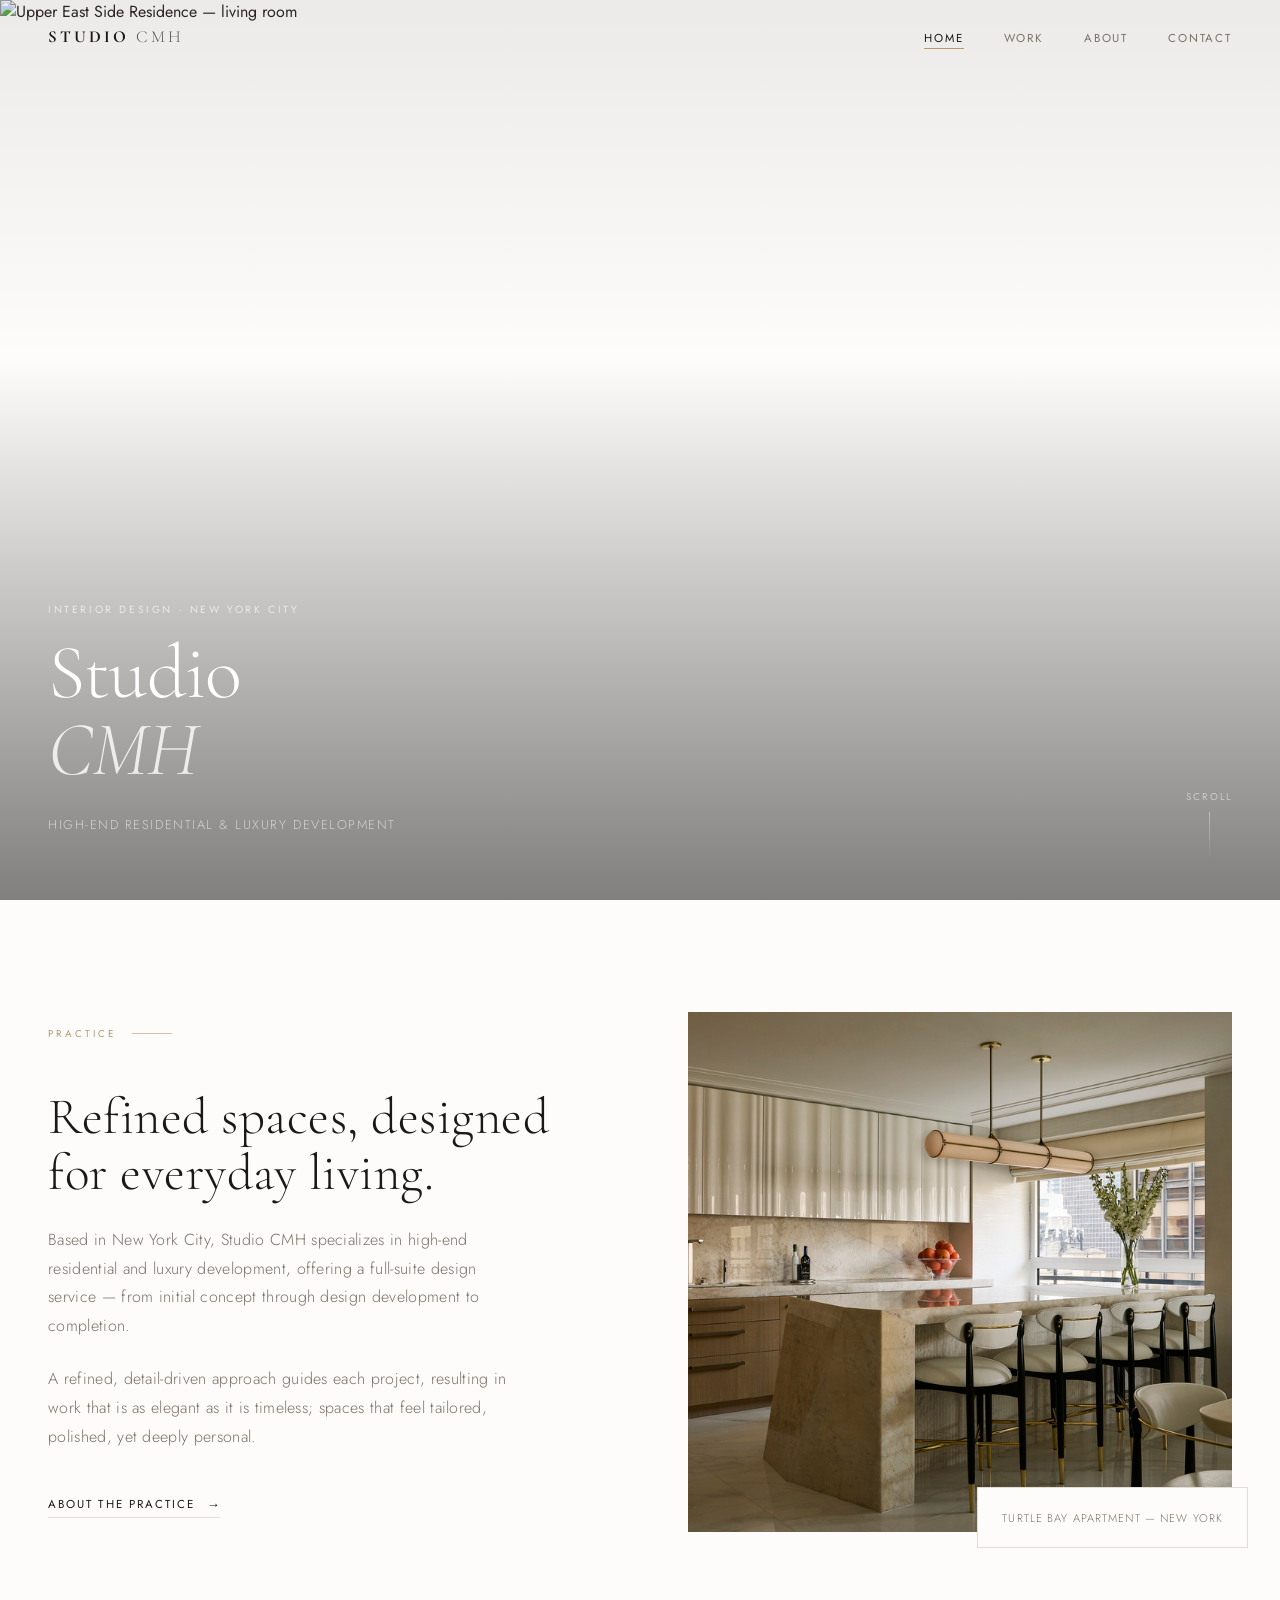
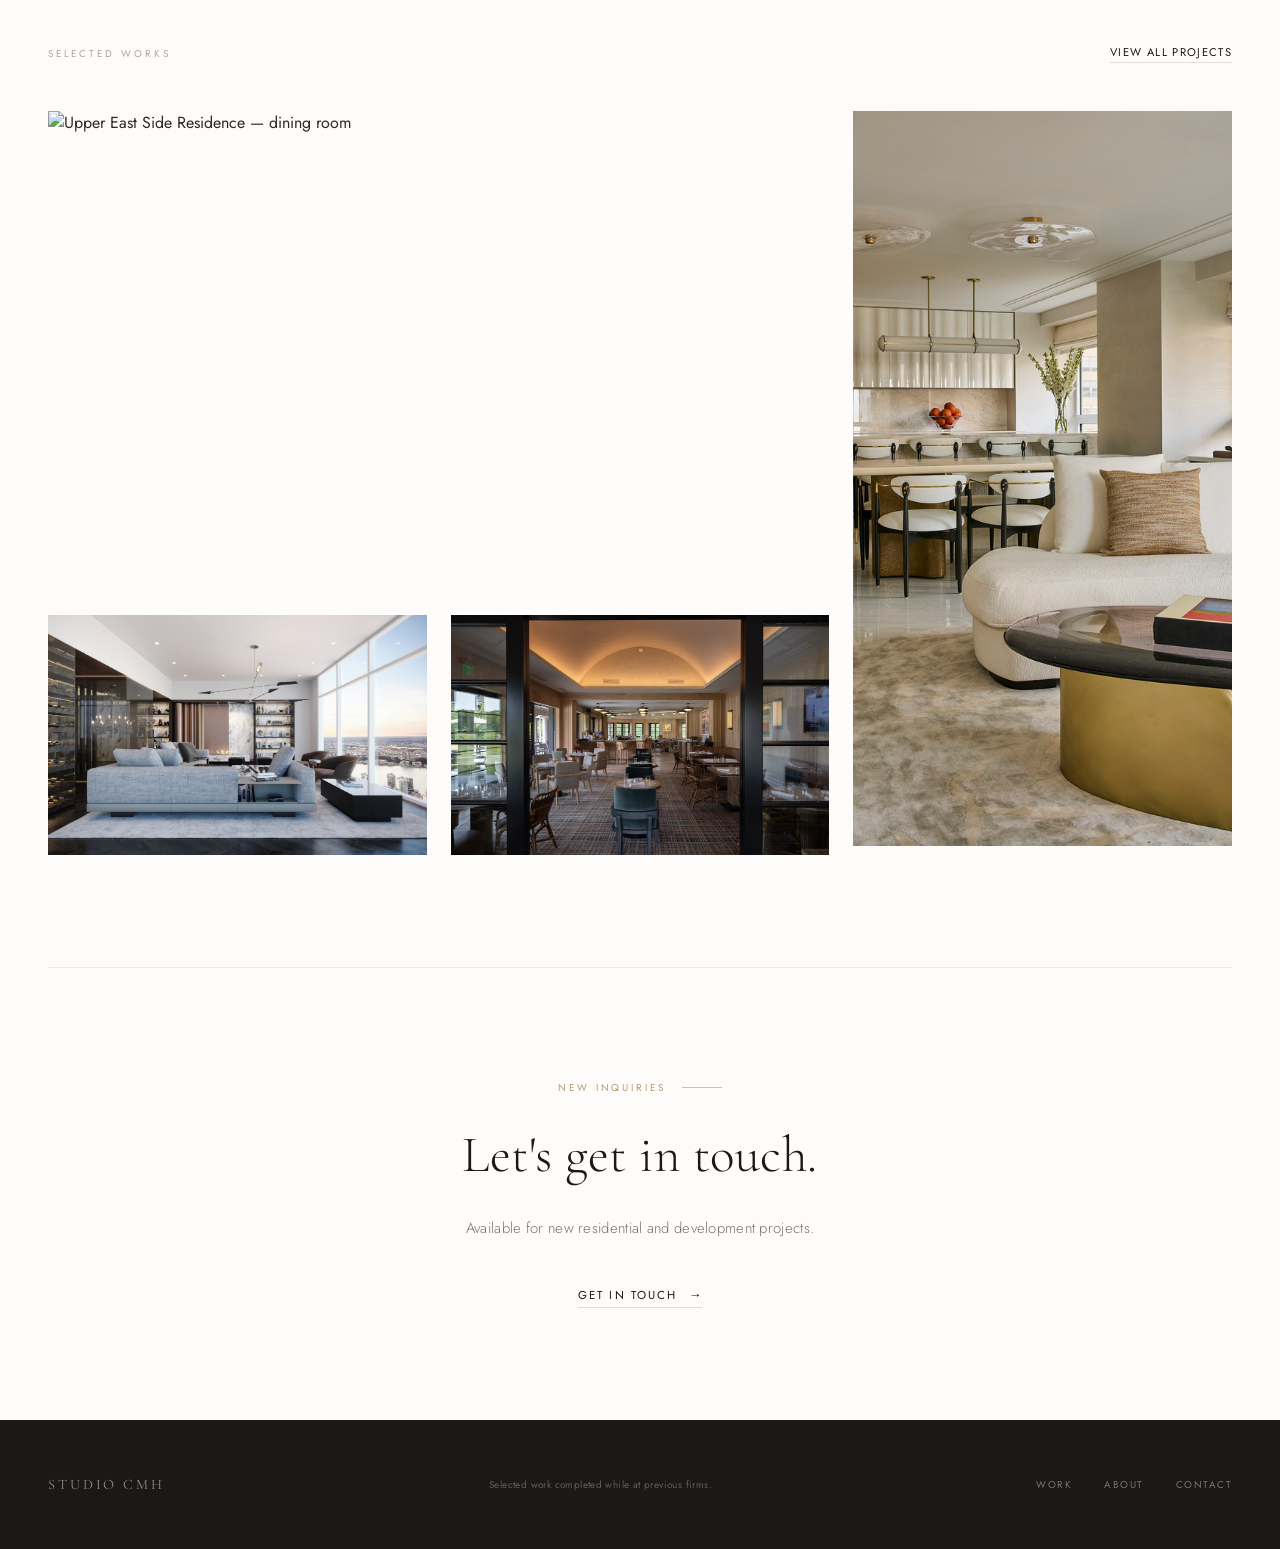
==== commit 08246674: "Update index.html" ====
--- a/index.html
+++ b/index.html
@@ -8,7 +8,7 @@
   <link rel="preconnect" href="https://fonts.gstatic.com" crossorigin>
   <link href="https://fonts.googleapis.com/css2?family=Cormorant+Garamond:ital,wght@0,300;0,400;0,500;1,300;1,400&family=Jost:wght@300;400&display=swap" rel="stylesheet">
   <link rel="stylesheet" href="style.css">
-  <meta name="description" content="Christina Matta — New York City interior designer specializing in high-end residential and luxury development. Full-suite design from concept to completion.">
+  <meta name="description" content="Studio CMH — New York City interior designer specializing in high-end residential and luxury development. Full-suite design from concept to completion.">
 </head>
 <body>
 
@@ -44,7 +44,7 @@
       <div class="section-label">Practice</div>
       <h2 class="section-title">Refined spaces, designed for everyday living.</h2>
       <p>Based in New York City, Studio CMH specializes in high-end residential and luxury development, offering a full-suite design service — from initial concept through design development to completion.</p>
-      <p>A refined, detail-driven approach guides each project, resulting in work that is elegant and timeless: spaces that feel tailored, polished, yet deeply personal.</p>
+      <p>A refined, detail-driven approach guides each project, resulting in work that is as elegant as it is timeless; spaces that feel tailored, polished, yet deeply personal.</p>
       <a href="about.html" class="link-arrow">About the practice</a>
     </div>
     <div class="intro-visual">
@@ -83,22 +83,22 @@
         </div>
       </a>
 
-      <a href="project-fl.html" class="home-grid-item">
-        <img src="images/crops/ngc_01.jpg" alt="Golf Club — Westbury" loading="lazy">
-        <div class="home-grid-overlay">
-          <div class="home-grid-info">
-            <p class="proj-location">Westbury, NY</p>
-            <h3 class="proj-name">Westbury<br>Golf Club</h3>
-          </div>
-        </div>
-      </a>
-
       <a href="project-cpt.html" class="home-grid-item">
         <img src="images/crops/cpt_01.jpg" alt="Central Park Tower Apartment — living and dining" loading="lazy">
         <div class="home-grid-overlay">
           <div class="home-grid-info">
             <p class="proj-location">New York, NY</p>
             <h3 class="proj-name">Central Park<br>Tower</h3>
+          </div>
+        </div>
+      </a>
+
+      <a href="project-wgc.html" class="home-grid-item">
+        <img src="images/crops/ngc_01.jpg" alt="Golf Club — Westbury" loading="lazy">
+        <div class="home-grid-overlay">
+          <div class="home-grid-info">
+            <p class="proj-location">Westbury, NY</p>
+            <h3 class="proj-name">Westbury<br>Golf Club</h3>
           </div>
         </div>
       </a>
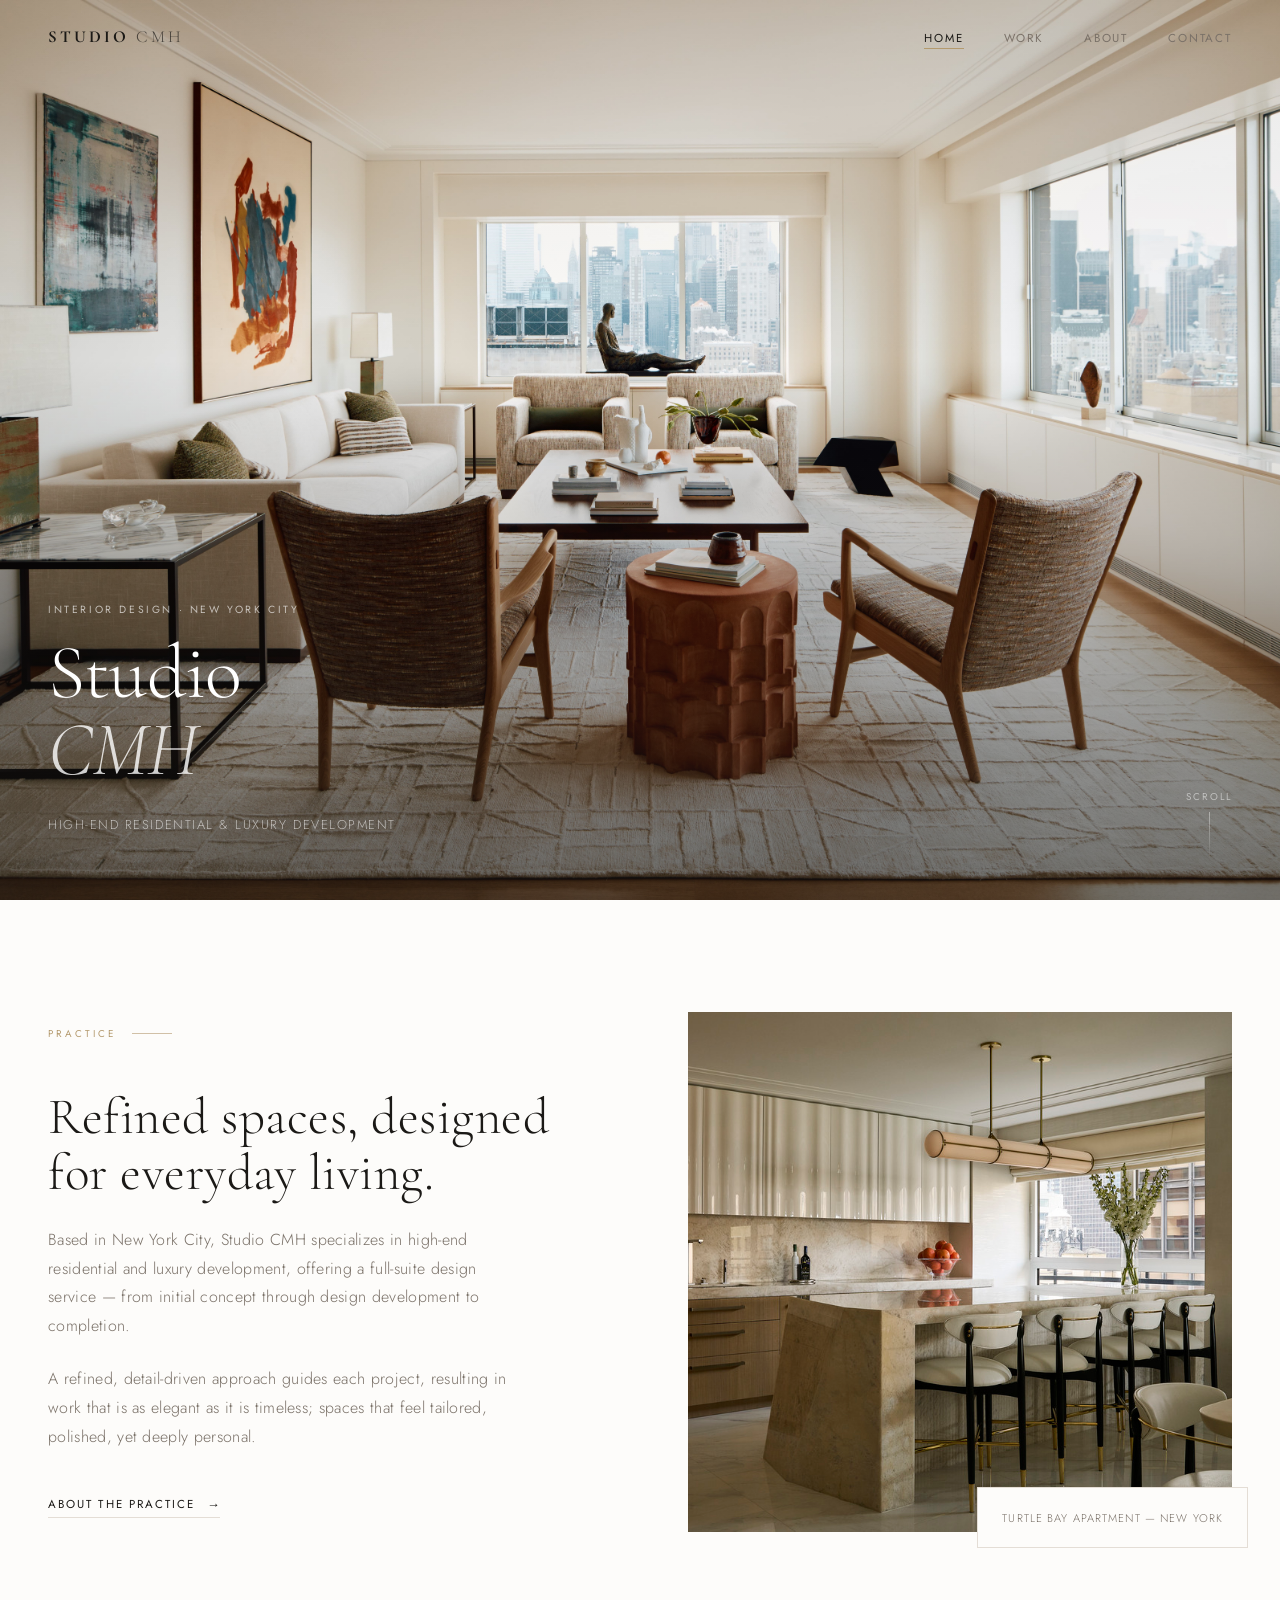
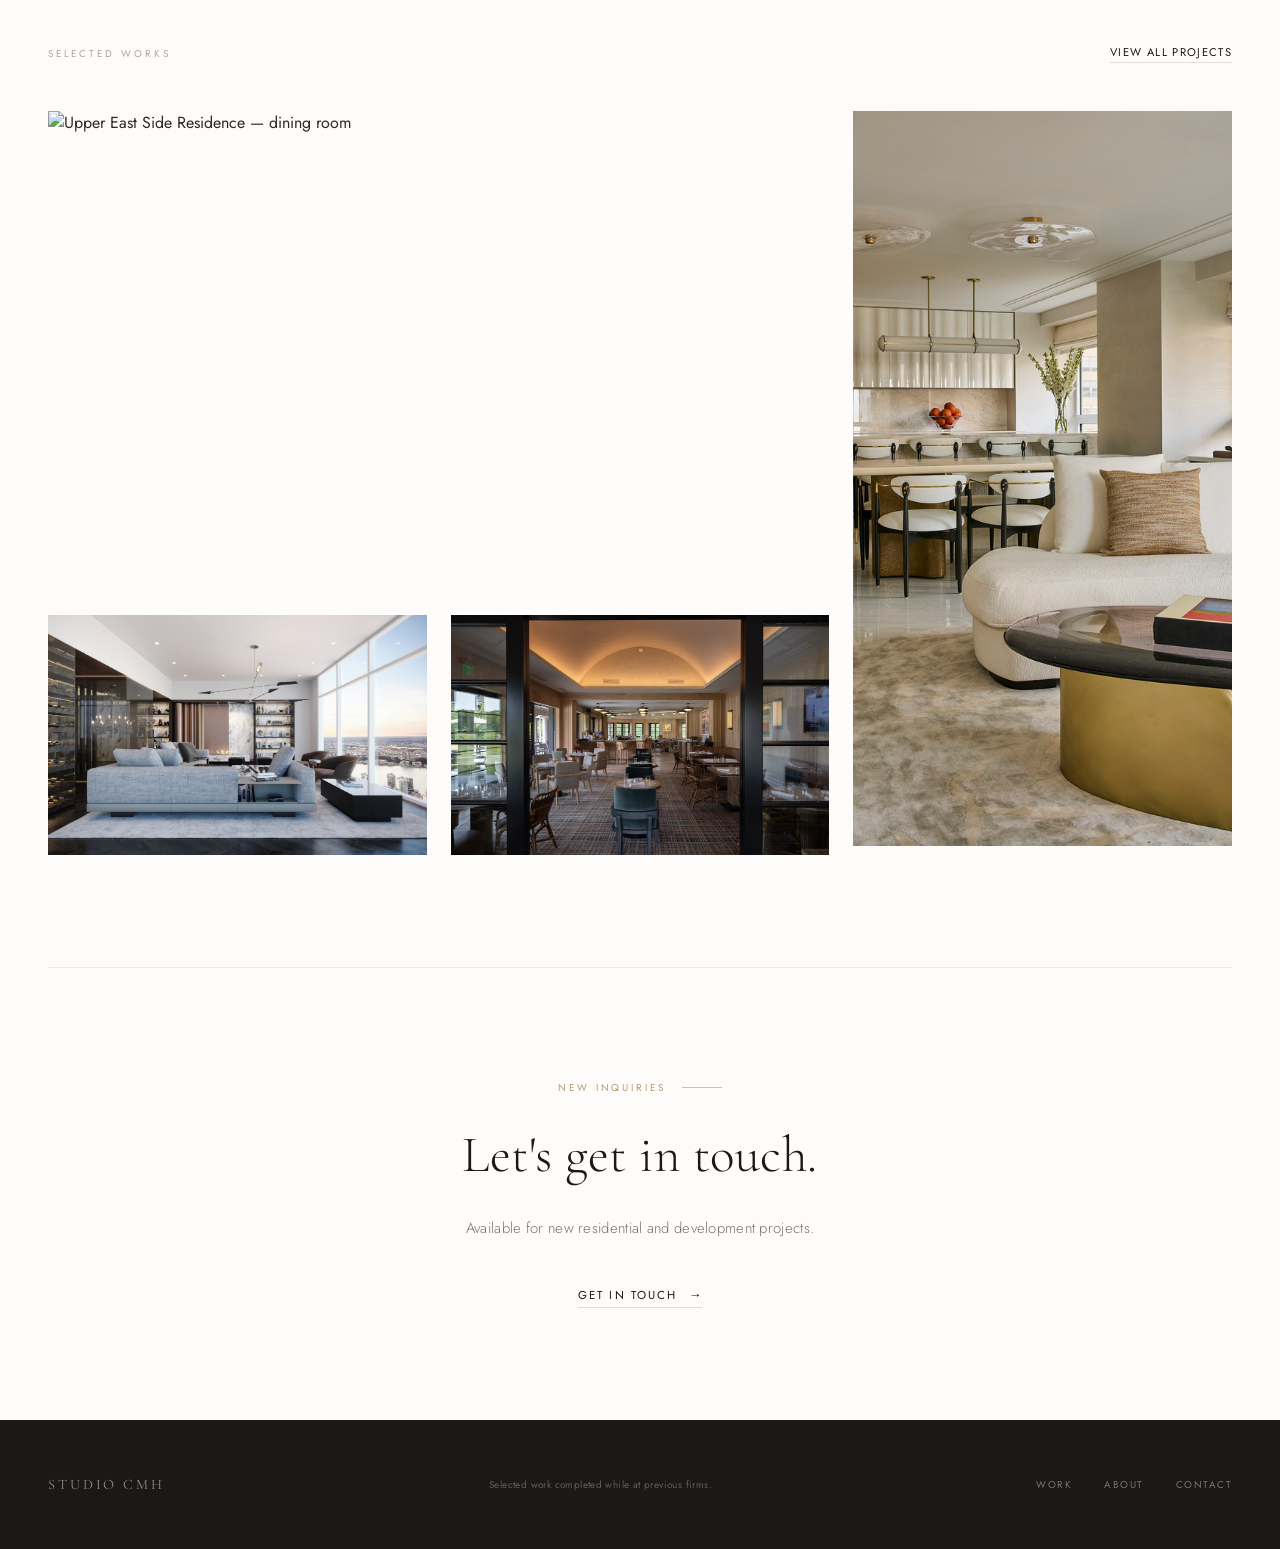
==== commit bad1009b: "img hero" ====
--- a/index.html
+++ b/index.html
@@ -28,7 +28,7 @@
 
   <!-- HERO -->
   <section class="hero">
-    <img src="images/crops/ues_03.jpg" alt="Upper East Side Residence — living room" class="hero-img" loading="eager">
+    <img src="images/crops/ues_03.1.jpg" alt="Upper East Side Residence — living room" class="hero-img" loading="eager">
     <div class="hero-overlay"></div>
     <div class="hero-content">
       <p class="hero-eyebrow">Interior Design · New York City</p>
@@ -93,7 +93,7 @@
         </div>
       </a>
 
-      <a href="project-wgc.html" class="home-grid-item">
+      <a href="project-ngc.html" class="home-grid-item">
         <img src="images/crops/ngc_01.jpg" alt="Golf Club — Westbury" loading="lazy">
         <div class="home-grid-overlay">
           <div class="home-grid-info">
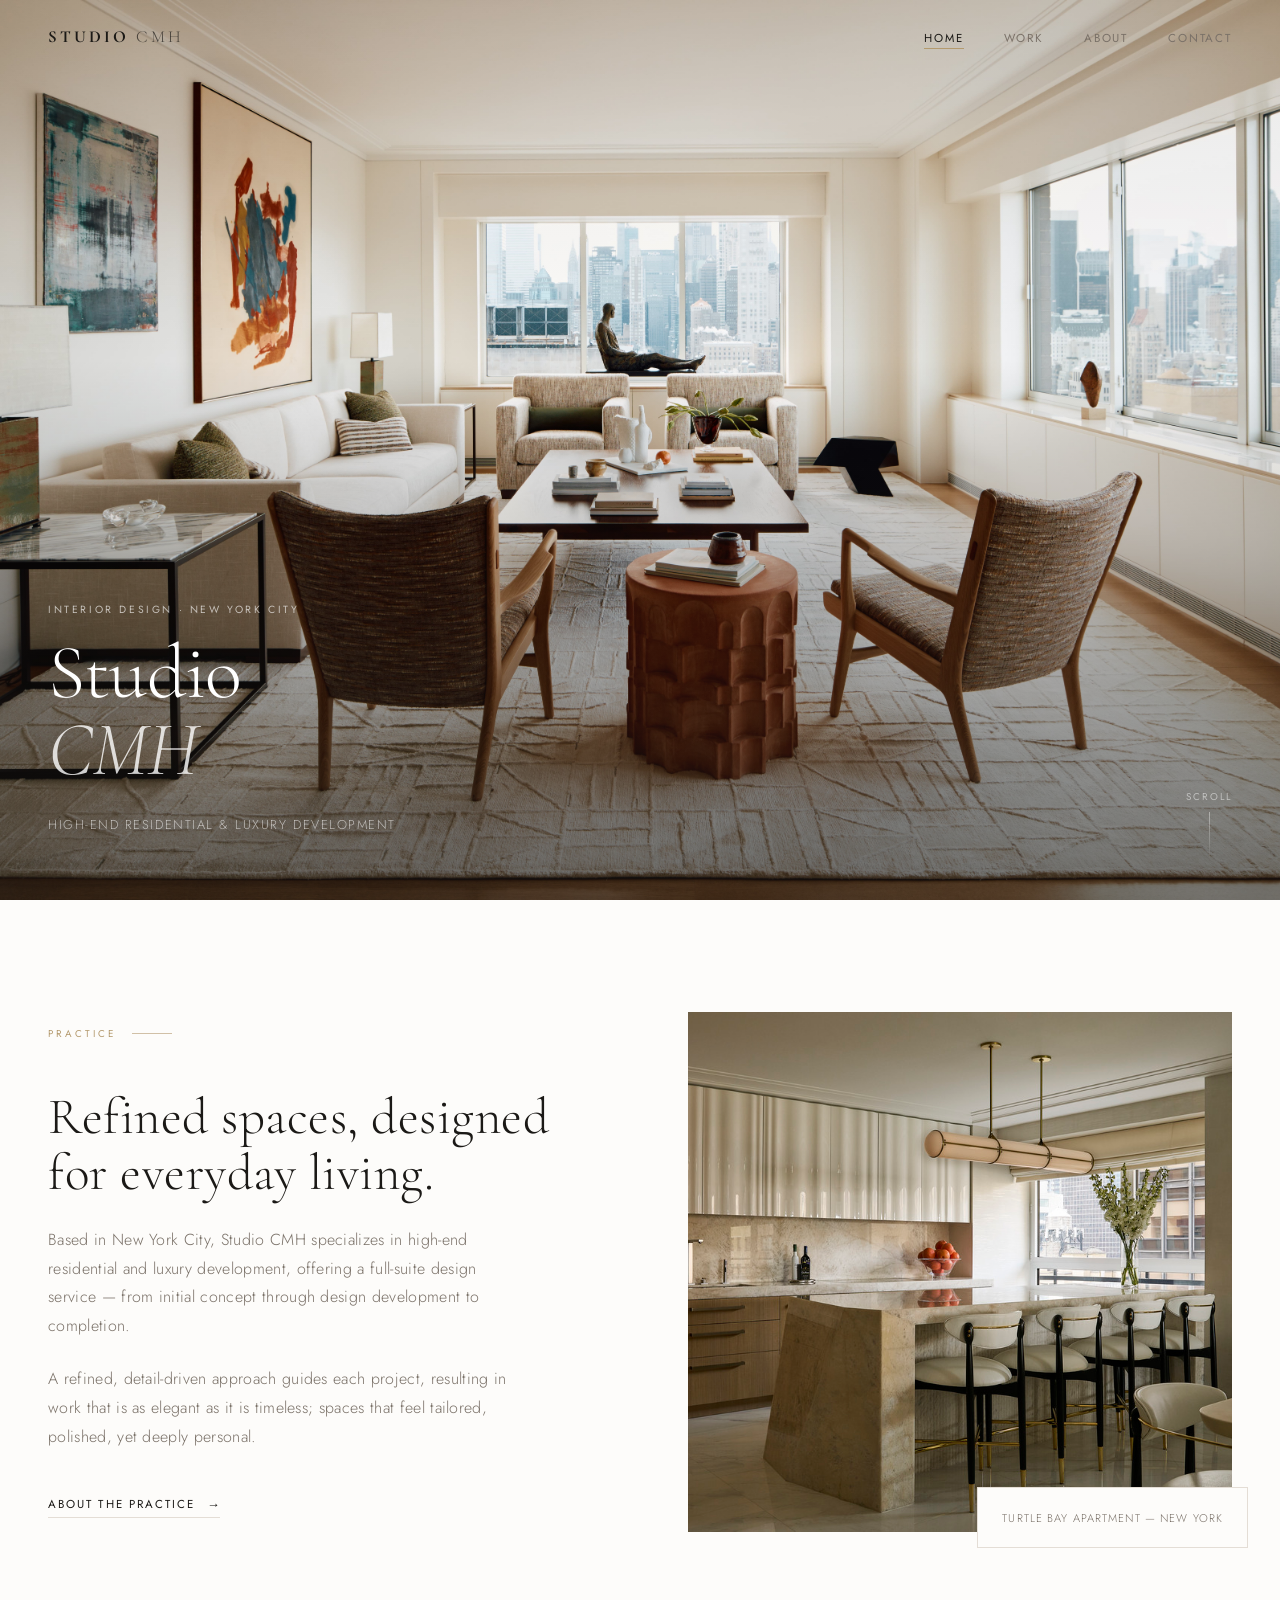
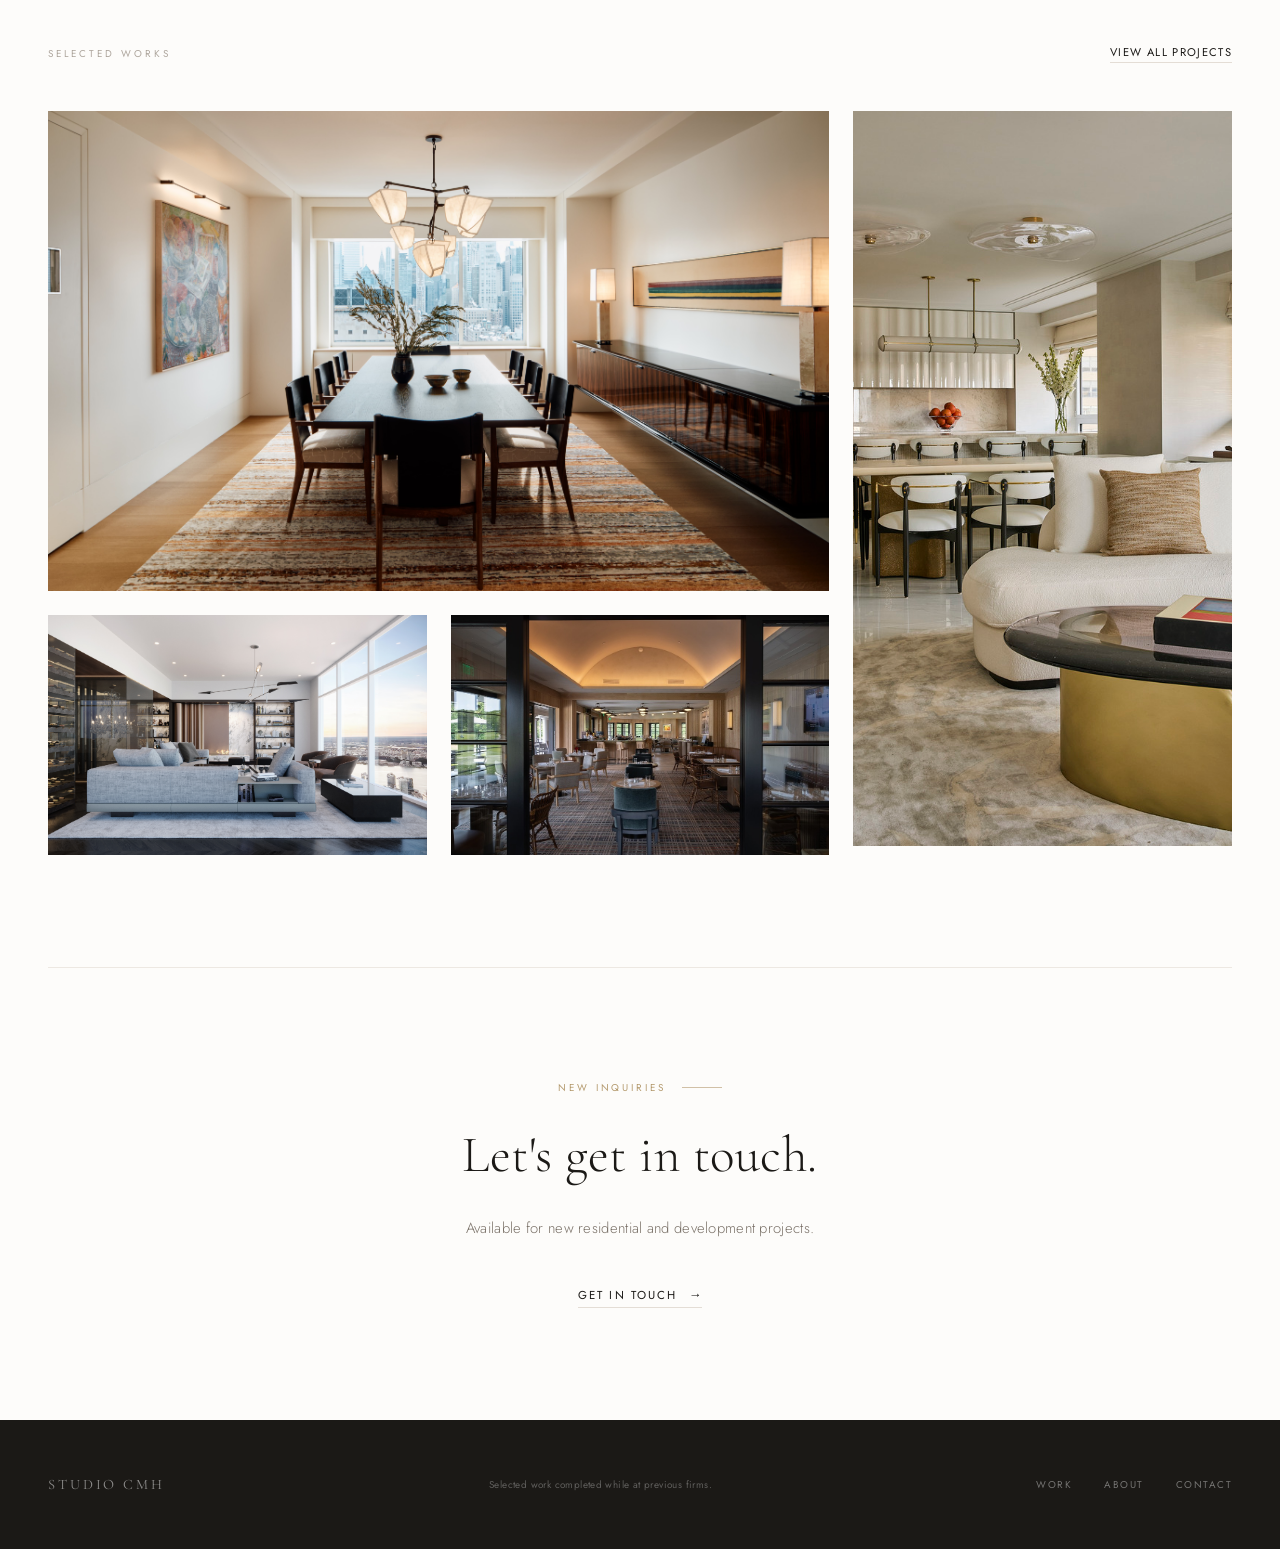
==== commit fa350846: "img 2" ====
--- a/index.html
+++ b/index.html
@@ -4,6 +4,7 @@
   <meta charset="UTF-8">
   <meta name="viewport" content="width=device-width, initial-scale=1.0">
   <title>Studio CMH — Interior Design</title>
+  <link rel="preload" as="image" href="images/crops/ues_03.1.jpg">
   <link rel="preconnect" href="https://fonts.googleapis.com">
   <link rel="preconnect" href="https://fonts.gstatic.com" crossorigin>
   <link href="https://fonts.googleapis.com/css2?family=Cormorant+Garamond:ital,wght@0,300;0,400;0,500;1,300;1,400&family=Jost:wght@300;400&display=swap" rel="stylesheet">
@@ -64,7 +65,7 @@
     <div class="home-grid stagger-children">
 
       <a href="project-ues.html" class="home-grid-item">
-        <img src="images/crops/ues_07.1.jpg" alt="Upper East Side Residence — dining room" loading="lazy">
+        <img src="images/crops/ues_07.4.jpg" alt="Upper East Side Residence — dining room" loading="lazy">
         <div class="home-grid-overlay">
           <div class="home-grid-info">
             <p class="proj-location">New York, NY</p>
